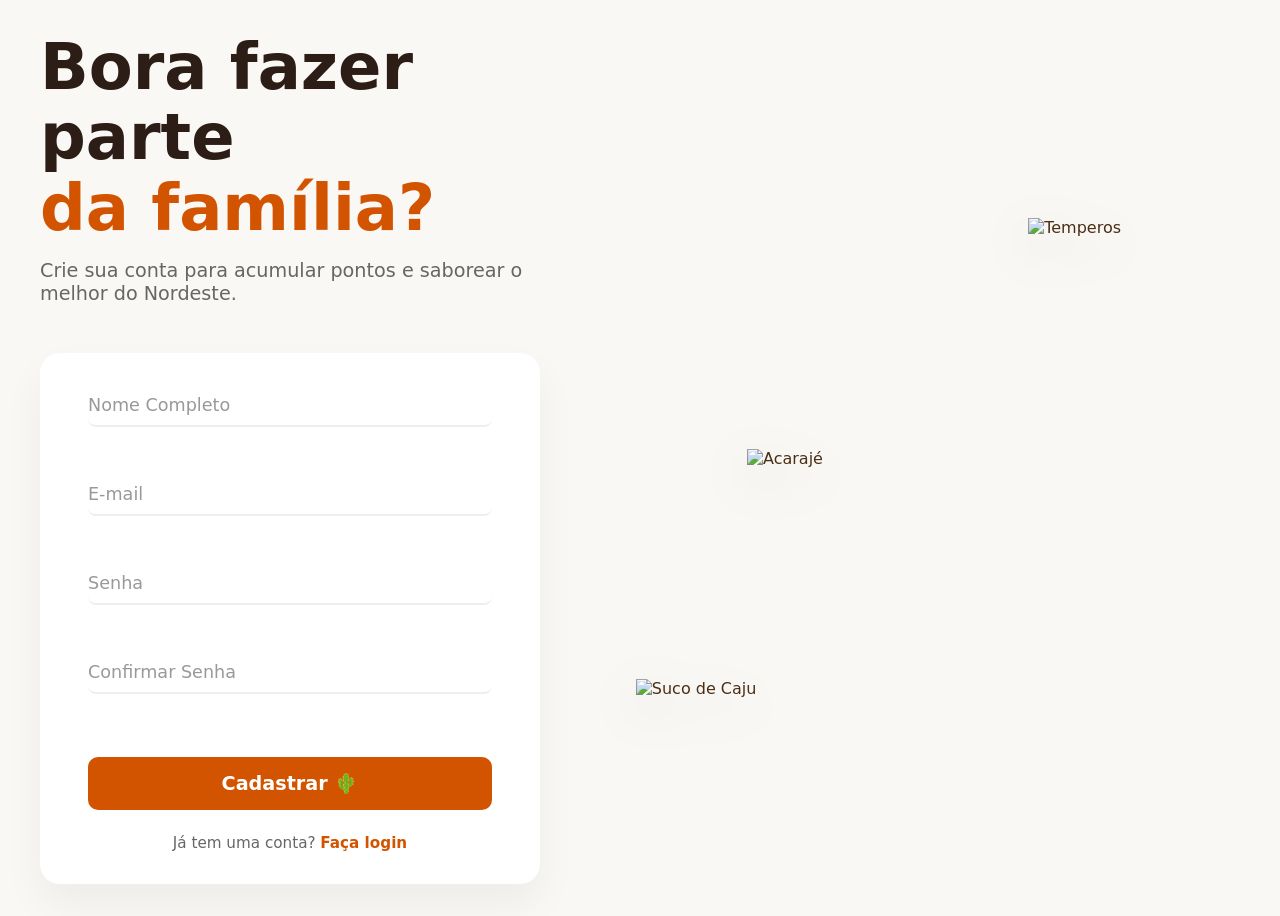
==== cadastro.html @ 30c23f8e "melhoria tela inicial e cadastro" ====
<!DOCTYPE html>
<html lang="pt-BR">
<head>
    <meta charset="UTF-8">
    <meta name="viewport" content="width=device-width, initial-scale=1.0">
    <title>Cadastro | Raízes do Nordeste</title>
    <link rel="stylesheet" href="css/style.css">
    <link rel="stylesheet" href="css/responsive.css">
</head>
<body>
    <div class="foodtech-container">
        <div class="foodtech-content">
            
            <div class="foodtech-text">
                <h1 class="giant-title">Bora fazer parte<br><span class="highlight">da família?</span></h1>
                <p class="subtitle">Crie sua conta para acumular pontos e saborear o melhor do Nordeste.</p>

                <form id="register-form" class="minimal-form">
                    <div class="input-group">
                        <input type="text" id="reg-nome" required placeholder=" ">
                        <label for="reg-nome">Nome Completo</label>
                    </div>

                    <div class="input-group">
                        <input type="email" id="reg-email" required placeholder=" ">
                        <label for="reg-email">E-mail</label>
                    </div>
                    
                    <div class="input-group">
                        <input type="password" id="reg-senha" required placeholder=" ">
                        <label for="reg-senha">Senha</label>
                    </div>

                    <div class="input-group">
                        <input type="password" id="reg-confirmar-senha" required placeholder=" ">
                        <label for="reg-confirmar-senha">Confirmar Senha</label>
                    </div>

                    <button type="submit" class="btn btn-full btn-foodtech">Cadastrar 🌵</button>

                    <div class="register-link">
                        <p>Já tem uma conta? <a href="index.html">Faça login</a></p>
                    </div>
                </form>
            </div>

            <div class="foodtech-visual">
                <img src="https://cdn-icons-png.flaticon.com/512/3443/3443383.png" alt="Acarajé" class="float-img img-1">
                <img src="https://cdn-icons-png.flaticon.com/512/3274/3274099.png" alt="Temperos" class="float-img img-2">
                <img src="https://cdn-icons-png.flaticon.com/512/1206/1206263.png" alt="Suco de Caju" class="float-img img-3">
            </div>

        </div>
    </div>

    <script src="js/mock.js"></script>
    <script src="js/app.js"></script>
</body>
</html>
---- css/style.css ----
:root {
    --primary: #d35400;
    --secondary: #e67e22;
    --accent: #a04000;
    --bg-light: #faf5f0;
    --text-dark: #4a2e15;  
    --white: #ffffff;
    --footer-bg: #1a2421;
}

* { box-sizing: border-box; margin: 0; padding: 0; font-family: 'Segoe UI', system-ui, sans-serif; }

body { 
    background-color: var(--bg-light); 
    color: var(--text-dark); 
    display: flex; 
    min-height: 100vh; 
    flex-direction: column; 
}

.split-container { display: flex; flex: 1; width: 100%; flex-wrap: wrap; }
.split-left { 
    background: linear-gradient(rgba(211, 84, 0, 0.85), rgba(74, 46, 21, 0.9)), url('../img/fundo-login.jpg');
    background-size: cover;
    background-position: center;
    color: var(--white); 
    flex: 1; 
    display: flex; 
    flex-direction: column; 
    justify-content: center; 
    align-items: center; 
    padding: 3rem; 
    text-align: center; 
}
.split-right { flex: 1; display: flex; flex-direction: column; justify-content: center; padding: 4rem; }

.page-wrapper { padding: 2rem; max-width: 1200px; margin: 0 auto; width: 100%; flex: 1; }

.header { 
    background: var(--primary); color: var(--white); padding: 1rem 2rem; 
    display: flex; justify-content: space-between; align-items: center; 
    border-radius: 12px; margin-bottom: 2rem; box-shadow: 0 4px 10px rgba(0,0,0,0.1);
}
.header a { color: var(--white); text-decoration: none; font-weight: bold; margin-left: 20px; }

.form-container { 
    background: var(--white); padding: 2.5rem; border-radius: 12px; 
    box-shadow: 0 10px 25px rgba(211,84,0,0.05); margin-bottom: 2rem; border-top: 5px solid var(--primary); 
}

input, select { width: 100%; padding: 12px; margin-bottom: 15px; border: 1px solid #ddd; border-radius: 8px; }

.btn { 
    background: var(--primary); color: var(--white); border: none; padding: 14px; 
    width: 100%; border-radius: 8px; font-weight: bold; cursor: pointer; transition: 0.3s; 
}
.btn:hover { background: var(--accent); }
.btn-outline { background: transparent; border: 2px solid var(--primary); color: var(--primary); margin-top: 10px; }

.product-grid { display: grid; grid-template-columns: repeat(auto-fill, minmax(280px, 1fr)); gap: 1.5rem; }
.product-card { 
    background: var(--white); border-radius: 12px; box-shadow: 0 4px 6px rgba(0,0,0,0.05); 
    border-bottom: 4px solid var(--primary); transition: 0.3s; overflow: hidden;
}
.product-card:hover { transform: translateY(-5px); }

.cart-layout { display: grid; grid-template-columns: 2fr 1fr; gap: 2rem; }
.cart-items { background: var(--white); padding: 1.5rem; border-radius: 12px; }
.cart-item { display: flex; justify-content: space-between; align-items: center; padding: 1.2rem 0; border-bottom: 1px solid #eee; }

.points-panel { 
    background: var(--bg-light); border: 2px dashed var(--primary); 
    padding: 2rem; border-radius: 12px; margin-bottom: 2rem; text-align: center;
}

.tracker { display: flex; justify-content: space-between; margin: 3rem 0; position: relative; }
.tracker::before { content: ''; position: absolute; top: 15px; left: 0; right: 0; height: 4px; background: #eee; z-index: 1; }
.step { text-align: center; position: relative; z-index: 2; width: 25%; }
.step .circle { 
    width: 34px; height: 34px; background: #eee; border-radius: 50%; margin: 0 auto 10px; 
    display: flex; align-items: center; justify-content: center; font-weight: bold; color: #999; border: 4px solid var(--white); 
}
.step.active .circle { background: var(--primary); color: var(--white); }
.step.completed .circle { background: #27ae60; color: var(--white); }

.footer { background-color: var(--footer-bg); color: #e2e8f0; padding: 3rem 2rem 1rem; margin-top: auto; }
.footer-content { max-width: 1200px; margin: 0 auto; display: grid; grid-template-columns: repeat(auto-fit, minmax(250px, 1fr)); gap: 2rem; }

.page-title {
    color: var(--primary);
    margin-bottom: 1.5rem;
    text-align: center;
}

.cart-summary h3 {
    color: var(--primary);
    margin-bottom: 1rem;
}

.cart-summary p {
    display: flex;
    justify-content: space-between;
    margin-bottom: 5px;
}

.cart-summary hr {
    border: 0;
    border-top: 1px solid #ddd;
    margin: 15px 0;
}

.cart-summary h2 {
    display: flex;
    justify-content: space-between;
    color: var(--accent);
}

.split-left .page-title {
    color: var(--white);
}

.input-label {
    font-size: 0.8rem;
    color: #666;
    display: block;
    margin-bottom: 5px;
}

.checkbox input[type="checkbox"] {
    width: auto;
    margin: 0;
}

.checkbox span {
    font-size: 0.85rem;
}

.login-panel {
    border-top-color: var(--secondary);
}

.product-card { 
    padding: 0;
    display: flex; 
    flex-direction: column; 
    text-align: left; 
}

.card-image {
    width: 100%;
    height: 180px;
    object-fit: cover;
    background: #eee;
}

.card-content {
    padding: 1.5rem;
    flex: 1;
    display: flex;
    flex-direction: column;
}

.card-title {
    color: var(--primary);
    margin-bottom: 0.5rem;
    font-size: 1.3rem;
}

.card-info {
    color: #666;
    margin-bottom: 0.5rem;
}

.card-hours {
    color: var(--accent);
    margin-bottom: 1.5rem;
    font-weight: bold;
    font-size: 0.9rem;
}

.card-desc {
    flex: 1;
    color: #666;
    font-size: 0.9rem;
    margin-bottom: 1rem;
}

.card-price {
    font-size: 1.3rem;
    font-weight: bold;
    color: var(--accent);
    margin-bottom: 1rem;
}

.card-actions {
    display: flex;
    gap: 10px;
    margin-top: auto;
}

.qty-input {
    width: 70px;
    margin: 0;
    padding: 5px;
    border-radius: 8px;
    border: 1px solid #ddd;
    text-align: center;
}

.btn-action {
    flex: 1;
    margin: 0;
    width: 100%;
}

.cart-empty { text-align: center; padding: 2rem; }
.btn-inline { display: inline-block; width: auto; margin-top: 1rem; }

.cart-item-info { flex: 2; text-align: left; }
.cart-item-title { font-size: 1.1rem; color: var(--text-dark); display: block; margin-bottom: 4px; }
.cart-item-price { color: #666; font-size: 0.9rem; }

.qty-controls { flex: 1; text-align: center; display: flex; align-items: center; justify-content: center; }
.qty-number { margin: 0 15px; font-weight: bold; font-size: 1.1rem; }

.cart-item-total { flex: 1; text-align: right; font-weight: bold; color: var(--accent); font-size: 1.1rem; }

.btn-remove { 
    background: none; border: none; cursor: pointer; 
    font-size: 1.5rem; color: var(--primary); margin-left: 15px; transition: 0.2s; 
}
.btn-remove:hover { transform: scale(1.1); color: var(--accent); }

.guest-link-container {
    text-align: center; 
    margin-top: 15px;
}

.guest-link {
    color: var(--primary); 
    font-weight: bold; 
    text-decoration: none; 
    font-size: 1.1rem; 
    transition: 0.2s;
}

.guest-link:hover {
    color: var(--accent);
}

.promo-alert {
    background-color: #e8f5e9;
    color: #2e7d32;
    padding: 10px;
    border-radius: 8px;
    font-size: 0.85rem;
    margin-bottom: 15px;
    font-weight: bold;
    text-align: center;
}

.promo-alert.warning {
    background-color: #fff3e0;
    color: #e65100;
}

.discount-line {
    color: #27ae60;
    font-weight: bold;
}

.promo-banner {
    background: linear-gradient(135deg, var(--primary), var(--accent));
    color: var(--white);
    padding: 1.5rem;
    border-radius: 12px;
    margin-bottom: 2rem;
    text-align: center;
    box-shadow: 0 4px 15px rgba(211, 84, 0, 0.2);
    animation: pulseBanner 2s infinite; 
}

.promo-banner h3 {
    margin-bottom: 0.5rem;
    font-size: 1.4rem;
    color: var(--white);
}

.promo-banner p {
    font-size: 1rem;
    opacity: 0.9;
}

@keyframes pulseBanner {
    0% { transform: scale(1); }
    50% { transform: scale(1.01); }
    100% { transform: scale(1); }
}

#toast-container {
    position: fixed;
    bottom: 20px;
    right: 20px;
    z-index: 9999;
    display: flex;
    flex-direction: column;
    gap: 10px;
}

.toast {
    background-color: var(--white);
    color: var(--text-dark);
    padding: 15px 25px;
    border-radius: 8px;
    box-shadow: 0 5px 15px rgba(0,0,0,0.2);
    font-size: 0.95rem;
    font-weight: bold;
    display: flex;
    align-items: center;
    gap: 12px;
    opacity: 0;
    transform: translateX(100%);
    animation: slideIn 0.3s forwards, fadeOut 0.3s forwards 2.7s;
    border-left: 5px solid var(--primary);
}

.toast.success { border-left-color: #27ae60; }
.toast.warning { border-left-color: #f39c12; }
.toast.error { border-left-color: #e74c3c; }

@keyframes slideIn {
    to { opacity: 1; transform: translateX(0); }
}

@keyframes fadeOut {
    to { opacity: 0; transform: translateY(20px); }
}

.category-filters {
    display: flex;
    justify-content: center;
    gap: 15px;
    margin-bottom: 2.5rem;
    flex-wrap: wrap;
}

.btn-filter {
    background-color: transparent;
    color: var(--primary);
    border: 2px solid var(--primary);
    padding: 8px 20px;
    border-radius: 25px;
    cursor: pointer;
    font-weight: bold;
    font-size: 0.95rem;
    transition: all 0.3s ease;
}

.btn-filter:hover, 
.btn-filter.active {
    background-color: var(--primary);
    color: var(--white);
    box-shadow: 0 4px 10px rgba(211, 84, 0, 0.3);
}

.product-card.hidden {
    display: none;
}

.gamification-panel {
    background: var(--white);
    padding: 2rem;
    border-radius: 12px;
    box-shadow: 0 5px 15px rgba(0,0,0,0.05);
    margin-bottom: 2rem;
    text-align: center;
}

.points-display h2 {
    font-size: 3rem;
    color: var(--primary);
    margin: 10px 0;
}

.progress-container {
    background: #e0e0e0;
    border-radius: 20px;
    height: 24px;
    width: 100%;
    margin: 25px 0 10px 0;
    overflow: hidden;
    box-shadow: inset 0 2px 5px rgba(0,0,0,0.1);
}

.progress-bar {
    background: linear-gradient(90deg, #f39c12, var(--primary));
    height: 100%;
    width: 0%;
    transition: width 1.5s ease-in-out;
}

.progress-text {
    font-size: 0.9rem;
    color: #666;
    font-weight: bold;
}

.tiers-grid {
    display: grid;
    grid-template-columns: repeat(auto-fit, minmax(200px, 1fr));
    gap: 15px;
    margin-top: 2rem;
}

.tier-card {
    padding: 20px 10px;
    border-radius: 8px;
    border: 2px solid #eee;
    background: #fafafa;
    opacity: 0.6;
    transition: all 0.3s ease;
}

.tier-card h3 {
    margin-bottom: 10px;
}

.tier-card.active {
    border-color: var(--primary);
    background: #fff8f5;
    opacity: 1;
    transform: scale(1.05);
    box-shadow: 0 4px 15px rgba(211, 84, 0, 0.2);
}

.points-unit {
    font-size: 1.2rem;
    color: #666;
}

.tier-divider {
    margin: 10px 0;
    border: 0;
    border-top: 1px solid #ddd;
}

.tier-advantage {
    font-size: 0.85rem;
    font-weight: bold;
}

.progress-bar.gold-bar {
    background: linear-gradient(90deg, #f1c40f, #f39c12);
}

.profile-container {
    max-width: 600px;
    margin: 0 auto;
    background: var(--white);
    padding: 2.5rem;
    border-radius: 12px;
    box-shadow: 0 5px 15px rgba(0,0,0,0.05);
    margin-bottom: 2rem;
}

.profile-form .form-group {
    margin-bottom: 1.5rem;
}

.profile-form label {
    display: block;
    margin-bottom: 0.5rem;
    font-weight: bold;
    color: var(--text-dark);
}

.profile-form input {
    width: 100%;
    padding: 12px 15px;
    border: 1px solid #ddd;
    border-radius: 8px;
    font-size: 1rem;
    transition: border-color 0.3s;
}

.profile-form input:focus {
    border-color: var(--primary);
    outline: none;
}

.profile-form input:disabled {
    background-color: #f5f5f5;
    cursor: not-allowed;
    color: #888;
}

.form-row {
    display: flex;
    gap: 15px;
    align-items: flex-end;
}

.form-row .form-group {
    flex: 1;
}

@media (max-width: 600px) {
    .form-row {
        flex-direction: column;
        gap: 0;
        align-items: stretch;
    }
}

.security-divider {
    margin: 20px 0;
    border: 0;
    border-top: 1px solid #ddd;
}

.security-title {
    margin-bottom: 15px;
    color: var(--primary);
}

.forgot-password-container {
    text-align: right;
    margin-top: -10px;
    margin-bottom: 15px;
}

.forgot-password-link {
    font-size: 0.85rem;
    color: var(--primary);
    text-decoration: none;
    font-weight: bold;
}

.forgot-password-link:hover {
    text-decoration: underline;
}

.subtitle-container {
    text-align: center;
    margin-bottom: 30px;
}

.units-subtitle {
    display: inline-block;
    background-color: #fff8f5;
    color: var(--primary);
    padding: 10px 25px;
    border-radius: 30px;
    font-size: 0.95rem;
    font-weight: bold;
    letter-spacing: 0.5px;
    border: 1px solid rgba(211, 84, 0, 0.2);
    box-shadow: 0 4px 10px rgba(0, 0, 0, 0.03);
    position: relative;
    z-index: 10;
}

.empty-cart {
    display: flex;
    flex-direction: column;
    justify-content: center;
    align-items: center;
    min-height: 350px;
    gap: 20px; 
    text-align: center;
}

.empty-cart p {
    font-size: 1.1rem;
    color: #666;
    margin: 0;
}

.site-footer {
    background-color: #2c1e16;
    color: #f5f5f5;
    margin-top: 3rem;
    box-shadow: 0 -4px 10px rgba(0,0,0,0.1);
}

.footer-content {
    display: flex;
    flex-wrap: wrap;
    justify-content: space-between;
    gap: 2rem;
    max-width: 1200px;
    margin: 0 auto;
    padding: 3rem 20px;
}

.footer-col {
    flex: 1;
    min-width: 250px;
}

.footer-col h3 {
    color: var(--primary);
    margin-bottom: 1.2rem;
    font-size: 1.2rem;
}

.footer-col p {
    font-size: 0.9rem;
    line-height: 1.6;
    color: #d1d1d1;
    margin-bottom: 0.5rem;
}

.footer-links {
    list-style: none;
    padding: 0;
}

.footer-links li {
    margin-bottom: 0.8rem;
}

.footer-links a {
    color: #d1d1d1;
    text-decoration: none;
    font-size: 0.9rem;
    transition: color 0.3s ease, padding-left 0.3s ease;
}

.footer-links a:hover {
    color: var(--primary);
    padding-left: 5px; 
}

.footer-bottom {
    background-color: #1a110c;
    text-align: center;
    padding: 1.5rem 20px;
    font-size: 0.85rem;
    color: #888;
}

.hidden {
    display: none !important;
}

.frete-gratis-text {
    color: #27ae60 !important;
    font-weight: bold !important;
}

.tracking-container {
    max-width: 800px;
    margin: 0 auto;
    background: var(--white);
    padding: 3rem 2rem;
    border-radius: 12px;
    box-shadow: 0 5px 15px rgba(0,0,0,0.05);
    text-align: center;
    margin-bottom: 3rem;
}

.tracking-title {
    color: var(--primary);
    margin-bottom: 10px;
}

.tracking-message {
    color: #666;
    margin-bottom: 40px;
    font-size: 1.1rem;
}

.stepper-wrapper {
    display: flex;
    justify-content: space-between;
    margin-bottom: 30px;
    position: relative;
}

.stepper-item {
    position: relative;
    display: flex;
    flex-direction: column;
    align-items: center;
    flex: 1;
    z-index: 2;
}

.stepper-item::before {
    content: "";
    position: absolute;
    top: 25px;
    left: -50%;
    right: 50%;
    height: 4px;
    background: #e0e0e0;
    z-index: -1;
    transition: background 0.5s ease;
}

.stepper-item:first-child::before {
    display: none;
}

.step-counter {
    width: 50px;
    height: 50px;
    border-radius: 50%;
    background: #e0e0e0;
    display: flex;
    justify-content: center;
    align-items: center;
    font-size: 1.5rem;
    margin-bottom: 10px;
    transition: all 0.5s ease;
}

.step-name {
    font-weight: bold;
    color: #999;
    font-size: 0.9rem;
    transition: color 0.5s ease;
}

.stepper-item.completed .step-counter {
    background: #27ae60;
    color: white;
}
.stepper-item.completed::before {
    background: #27ae60;
}
.stepper-item.completed .step-name {
    color: #27ae60;
}

.stepper-item.active .step-counter {
    background: var(--primary);
    animation: pulse-orange 1.5s infinite;
}
.stepper-item.active .step-name {
    color: var(--primary);
}

.reward-box {
    margin-top: 30px;
    padding: 20px;
    background-color: #f0fdf4;
    border: 1px solid #bbf7d0;
    border-radius: 8px;
    color: #166534;
}

.reward-box p {
    margin-bottom: 15px;
}

@keyframes pulse-orange {
    0% { box-shadow: 0 0 0 0 rgba(211, 84, 0, 0.5); }
    70% { box-shadow: 0 0 0 15px rgba(211, 84, 0, 0); }
    100% { box-shadow: 0 0 0 0 rgba(211, 84, 0, 0); }
}

@media (max-width: 600px) {
    .step-name { font-size: 0.75rem; }
    .step-counter { width: 40px; height: 40px; font-size: 1.2rem; }
    .stepper-item::before { top: 20px; }
}

.foodtech-container {
    min-height: 100vh;
    display: flex;
    align-items: center;
    justify-content: center;
    background-color: #faf8f5;
    overflow: hidden;
    padding: 2rem;
}

.foodtech-content {
    display: flex;
    align-items: center;
    justify-content: space-between;
    max-width: 1200px;
    width: 100%;
    gap: 4rem;
}

.foodtech-text {
    flex: 1;
    max-width: 500px;
    z-index: 10;
}

.giant-title {
    font-size: 4rem;
    line-height: 1.1;
    color: #2c1e16;
    margin-bottom: 1rem;
    font-weight: 800;
}

.giant-title .highlight {
    color: var(--primary);
}

.subtitle {
    font-size: 1.2rem;
    color: #666;
    margin-bottom: 3rem;
}

.minimal-form {
    background: white;
    padding: 3rem;
    border-radius: 20px;
    box-shadow: 0 20px 40px rgba(0,0,0,0.05);
}

.input-group {
    position: relative;
    margin-bottom: 2rem;
}

.input-group input {
    width: 100%;
    padding: 10px 0;
    font-size: 1.1rem;
    border: none;
    border-bottom: 2px solid #eee;
    background: transparent;
    outline: none;
    transition: border-color 0.3s;
}

.input-group label {
    position: absolute;
    top: 10px;
    left: 0;
    color: #999;
    font-size: 1.1rem;
    pointer-events: none;
    transition: 0.3s ease all;
}

.input-group input:focus,
.input-group input:not(:placeholder-shown) {
    border-bottom-color: var(--primary);
}

.input-group input:focus ~ label,
.input-group input:not(:placeholder-shown) ~ label {
    top: -20px;
    font-size: 0.85rem;
    color: var(--primary);
    font-weight: bold;
}

.btn-foodtech {
    font-size: 1.2rem;
    padding: 15px;
    border-radius: 10px;
    margin-top: 1rem;
    width: 100%;
}

.foodtech-visual {
    flex: 1;
    position: relative;
    height: 600px;
    display: flex;
    justify-content: center;
    align-items: center;
}

.float-img {
    position: absolute;
    filter: drop-shadow(0 15px 25px rgba(0,0,0,0.15));
}

.img-1 {
    width: 350px;
    z-index: 3;
    animation: float 6s ease-in-out infinite;
}

.img-2 {
    width: 180px;
    top: 10%;
    right: 5%;
    z-index: 2;
    animation: float 8s ease-in-out infinite alternate;
}

.img-3 {
    width: 150px;
    bottom: 10%;
    left: 5%;
    z-index: 4;
    animation: float 7s ease-in-out infinite alternate-reverse;
}

@keyframes float {
    0% { transform: translateY(0px) rotate(0deg); }
    50% { transform: translateY(-20px) rotate(3deg); }
    100% { transform: translateY(0px) rotate(0deg); }
}

@media (max-width: 900px) {
    .foodtech-content {
        flex-direction: column;
        text-align: center;
    }
    .giant-title {
        font-size: 3rem;
    }
    .foodtech-visual {
        display: none; 
    }
}

.forgot-password {
    text-align: right;
    margin-top: -1.2rem;
    margin-bottom: 1.5rem;
}

.forgot-password a {
    color: #999;
    font-size: 0.85rem;
    text-decoration: none;
    transition: color 0.3s ease;
}

.forgot-password a:hover {
    color: var(--primary);
    text-decoration: underline;
}

.register-link {
    text-align: center;
    margin-top: 1.5rem;
    font-size: 0.95rem;
    color: #666;
}

.register-link a {
    color: var(--primary);
    font-weight: bold;
    text-decoration: none;
    transition: color 0.3s ease;
}

.register-link a:hover {
    color: #d35400;
    text-decoration: underline;
}

#register-form {
    padding: 2rem 3rem; 
}

@media (max-height: 800px) {
    .foodtech-container {
        align-items: flex-start;
        padding-top: 2rem;
        overflow-y: auto;
    }
}
---- css/responsive.css ----
@media (max-width: 900px) { 
    body { flex-direction: column; } 
    
    .split-left { 
        padding: 4rem 2rem; 
        min-height: 40vh; 
    } 
    
    .split-right { 
        padding: 2rem; 
    }

    .split-left h1 {
        font-size: 2.5rem;
    }
}

@media (max-width: 480px) {
    .form-container {
        padding: 1.5rem;
    }
}
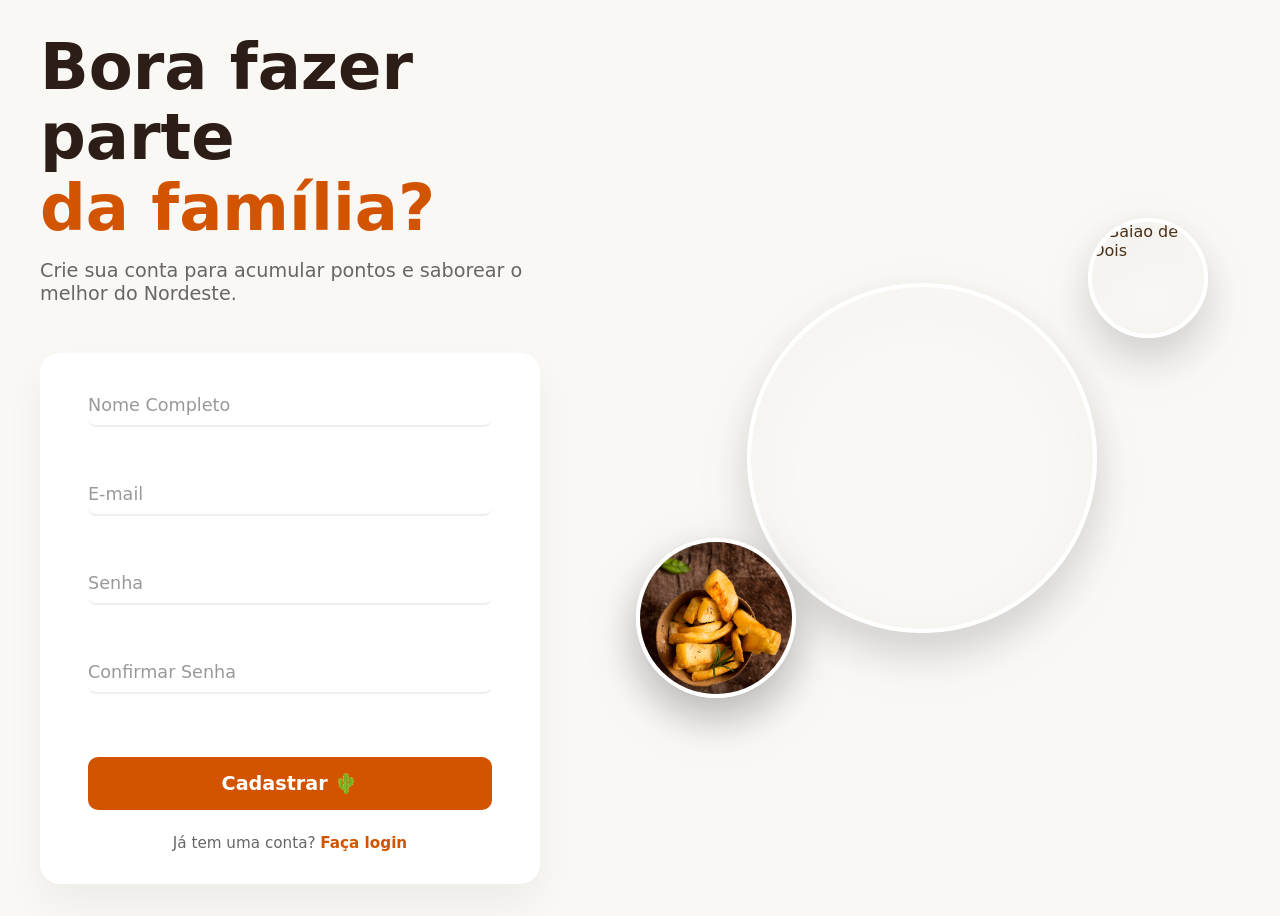
==== commit 388304c7: "adicao de img na tela inicial" ====
--- a/cadastro.html
+++ b/cadastro.html
@@ -45,9 +45,9 @@
             </div>
 
             <div class="foodtech-visual">
-                <img src="https://cdn-icons-png.flaticon.com/512/3443/3443383.png" alt="Acarajé" class="float-img img-1">
-                <img src="https://cdn-icons-png.flaticon.com/512/3274/3274099.png" alt="Temperos" class="float-img img-2">
-                <img src="https://cdn-icons-png.flaticon.com/512/1206/1206263.png" alt="Suco de Caju" class="float-img img-3">
+                <img src="img/sarapatel.jpg" alt="Sarapatel" class="float-img img-1">
+                <img src="img/baiao de dois.jpg" alt="Baiao de Dois" class="float-img img-2">
+                <img src="img/macaxeira.jpg" alt="Macaxeira" class="float-img img-3">
             </div>
 
         </div>
--- a/css/style.css
+++ b/css/style.css
@@ -966,4 +966,176 @@
         padding-top: 2rem;
         overflow-y: auto;
     }
-}+}
+
+.profile-card {
+    background: white;
+    max-width: 600px;
+    margin: 2rem auto;
+    padding: 2rem;
+    border-radius: 20px;
+    box-shadow: 0 15px 35px rgba(0,0,0,0.05);
+    display: flex;
+    align-items: center;
+    gap: 2rem;
+}
+
+.profile-avatar {
+    font-size: 4rem;
+    background: #faf8f5;
+    width: 100px;
+    height: 100px;
+    display: flex;
+    justify-content: center;
+    align-items: center;
+    border-radius: 50%;
+    border: 3px solid var(--primary);
+}
+
+.profile-details h2 {
+    color: #2c1e16;
+    margin-bottom: 0.5rem;
+    font-size: 1.8rem;
+}
+
+.profile-details p {
+    color: #666;
+    margin-bottom: 1rem;
+    font-size: 1.1rem;
+}
+
+.points-badge {
+    display: inline-block;
+    background: #fff4e6;
+    color: var(--primary);
+    padding: 8px 16px;
+    border-radius: 50px;
+    font-weight: bold;
+    font-size: 0.95rem;
+}
+
+.security-card {
+    background: white;
+    max-width: 600px;
+    margin: 2rem auto;
+    padding: 2rem;
+    border-radius: 20px;
+    box-shadow: 0 15px 35px rgba(0,0,0,0.05);
+}
+
+.security-card h3 {
+    color: #2c1e16;
+    margin-bottom: 1.5rem;
+}
+
+.security-form {
+    padding: 0;
+    box-shadow: none;
+    background: transparent;
+}
+
+.btn-security {
+    width: auto;
+    padding: 10px 20px;
+}
+
+.input-group input[type="date"] ~ label {
+    top: -20px;
+    font-size: 0.85rem;
+    color: var(--primary);
+    font-weight: bold;
+}
+
+.modal-overlay {
+    position: fixed;
+    top: 0;
+    left: 0;
+    width: 100%;
+    height: 100%;
+    background: rgba(0, 0, 0, 0.4);
+    backdrop-filter: blur(4px);
+    display: flex;
+    justify-content: center;
+    align-items: center;
+    z-index: 1000;
+    opacity: 1;
+    transition: opacity 0.3s ease;
+}
+
+.modal-overlay.hidden {
+    opacity: 0;
+    pointer-events: none;
+}
+
+.modal-content {
+    background: #fff;
+    padding: 2.5rem;
+    border-radius: 20px;
+    width: 90%;
+    max-width: 450px;
+    box-shadow: 0 20px 40px rgba(0,0,0,0.2);
+    position: relative;
+    transform: translateY(0);
+    transition: transform 0.3s ease;
+    text-align: center;
+}
+
+.modal-overlay.hidden .modal-content {
+    transform: translateY(30px);
+}
+
+.close-modal {
+    position: absolute;
+    top: 15px;
+    right: 20px;
+    background: none;
+    border: none;
+    font-size: 1.8rem;
+    color: #999;
+    cursor: pointer;
+    transition: color 0.3s;
+}
+
+.close-modal:hover {
+    color: var(--primary);
+}
+
+.inbox-content {
+    text-align: left;
+    background: #faf8f5;
+}
+
+.inbox-header {
+    display: flex;
+    align-items: center;
+    gap: 10px;
+    margin-bottom: 1.5rem;
+    color: var(--primary);
+}
+
+.inbox-icon { font-size: 1.8rem; }
+.inbox-body p { margin-bottom: 0.5rem; color: #444; }
+
+.temp-password {
+    background: #fff4e6;
+    color: var(--primary);
+    padding: 15px;
+    font-size: 1.5rem;
+    font-weight: bold;
+    text-align: center;
+    border-radius: 10px;
+    border: 2px dashed var(--primary);
+    margin: 1.5rem 0;
+    letter-spacing: 2px;
+}
+
+.foodtech-visual img.float-img {
+    border-radius: 50%;
+    object-fit: cover;
+    box-shadow: 0 20px 40px rgba(0,0,0,0.15);
+    border: 4px solid #fff;
+}
+
+.img-1 { width: 350px; height: 350px; }
+.img-2 { width: 120px; height: 120px; }
+.img-3 { width: 160px; height: 160px; }
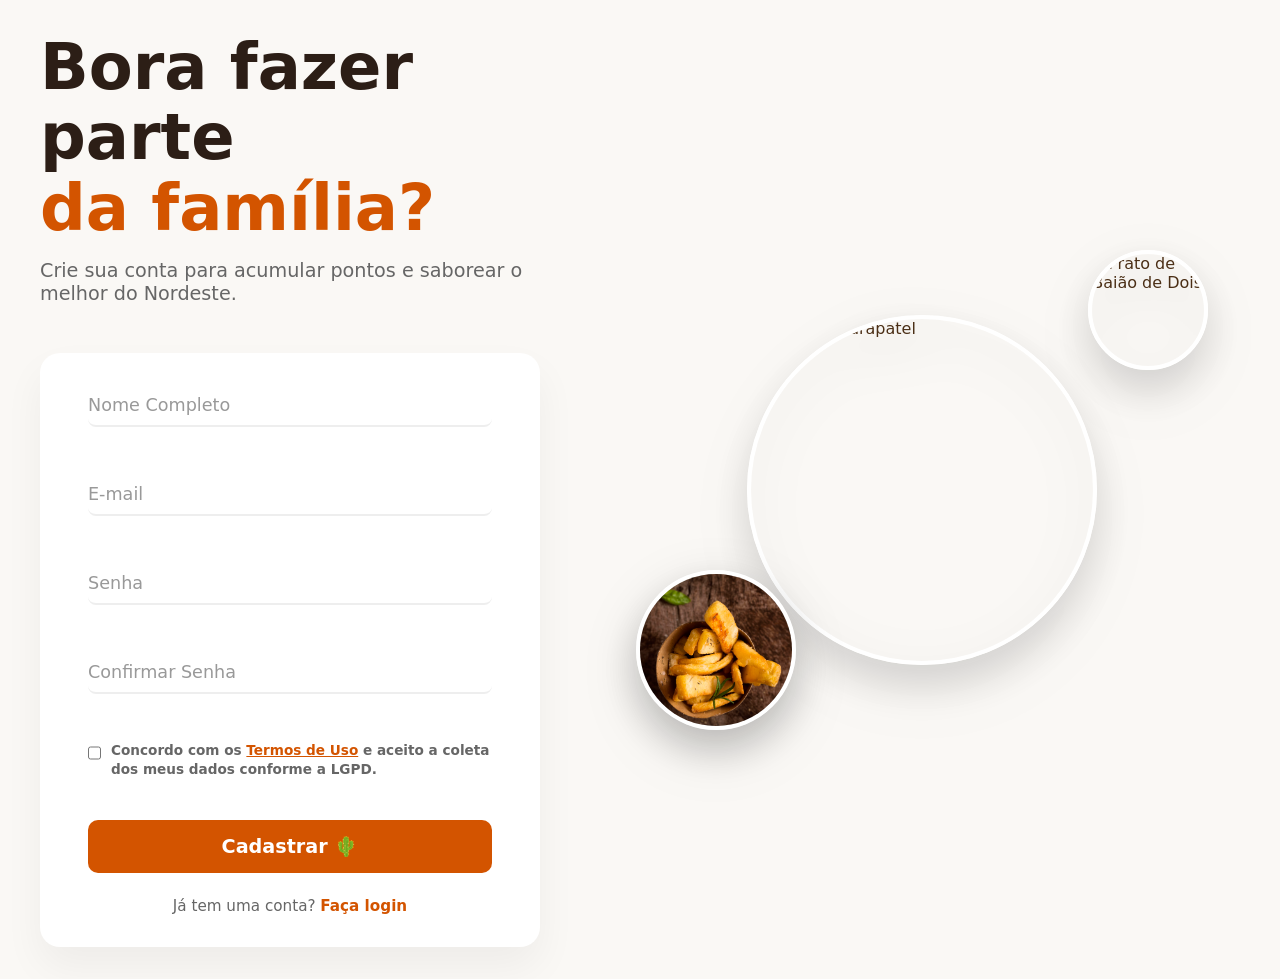
==== commit 6f1fcc3a: "implementacao LGPD cadastro" ====
--- a/cadastro.html
+++ b/cadastro.html
@@ -36,6 +36,13 @@
                         <label for="reg-confirmar-senha">Confirmar Senha</label>
                     </div>
 
+                    <div class="input-group" style="margin-bottom: 25px; display: flex; align-items: flex-start; gap: 10px;">
+                        <input type="checkbox" id="reg-termos" required style="width: 18px; height: 18px; margin-top: 3px; cursor: pointer;">
+                        <label for="reg-termos" style="position: static; color: #666; font-size: 0.85rem; line-height: 1.4; pointer-events: auto;">
+                            Concordo com os <a href="#" style="color: var(--primary);">Termos de Uso</a> e aceito a coleta dos meus dados conforme a <strong>LGPD</strong>.
+                        </label>
+                    </div>
+
                     <button type="submit" class="btn btn-full btn-foodtech">Cadastrar 🌵</button>
 
                     <div class="register-link">
@@ -45,9 +52,9 @@
             </div>
 
             <div class="foodtech-visual">
-                <img src="img/sarapatel.jpg" alt="Sarapatel" class="float-img img-1">
-                <img src="img/baiao de dois.jpg" alt="Baiao de Dois" class="float-img img-2">
-                <img src="img/macaxeira.jpg" alt="Macaxeira" class="float-img img-3">
+                <img src="img/sarapatel.jpg" alt="Prato de Sarapatel" class="float-img img-1">
+                <img src="img/baiao de dois.jpg" alt="Prato de Baião de Dois" class="float-img img-2">
+                <img src="img/macaxeira.jpg" alt="Porção de Macaxeira" class="float-img img-3">
             </div>
 
         </div>
@@ -55,5 +62,5 @@
 
     <script src="js/mock.js"></script>
     <script src="js/app.js"></script>
-</body>
+    </body>
 </html>
--- a/css/style.css
+++ b/css/style.css
@@ -43,6 +43,39 @@
 }
 .header a { color: var(--white); text-decoration: none; font-weight: bold; margin-left: 20px; }
 
+.header nav a {
+    display: inline-block;
+    text-decoration: none;
+    padding: 5px 10px;
+    transition: all 0.3s ease;
+}
+
+.header nav a.active {
+    color: #ffffff;
+    font-weight: bold;
+    border-bottom: 3px solid #ffffff; 
+    padding-bottom: 8px;
+}
+
+.header nav a span {
+    vertical-align: middle;
+    margin-right: 5px;
+}
+
+.desktop-badge {
+    background-color: #ffffff;
+    color: var(--primary, #e74c3c);
+    font-size: 0.8rem;
+    font-weight: bold;
+    padding: 2px 8px;
+    border-radius: 12px;
+    margin-left: 5px;
+    vertical-align: middle;
+    box-shadow: 0 2px 4px rgba(0,0,0,0.1);
+    position: relative; 
+    top: -2px;
+}
+
 .form-container { 
     background: var(--white); padding: 2.5rem; border-radius: 12px; 
     box-shadow: 0 10px 25px rgba(211,84,0,0.05); margin-bottom: 2rem; border-top: 5px solid var(--primary); 
@@ -56,13 +89,6 @@
 }
 .btn:hover { background: var(--accent); }
 .btn-outline { background: transparent; border: 2px solid var(--primary); color: var(--primary); margin-top: 10px; }
-
-.product-grid { display: grid; grid-template-columns: repeat(auto-fill, minmax(280px, 1fr)); gap: 1.5rem; }
-.product-card { 
-    background: var(--white); border-radius: 12px; box-shadow: 0 4px 6px rgba(0,0,0,0.05); 
-    border-bottom: 4px solid var(--primary); transition: 0.3s; overflow: hidden;
-}
-.product-card:hover { transform: translateY(-5px); }
 
 .cart-layout { display: grid; grid-template-columns: 2fr 1fr; gap: 2rem; }
 .cart-items { background: var(--white); padding: 1.5rem; border-radius: 12px; }
@@ -83,9 +109,6 @@
 .step.active .circle { background: var(--primary); color: var(--white); }
 .step.completed .circle { background: #27ae60; color: var(--white); }
 
-.footer { background-color: var(--footer-bg); color: #e2e8f0; padding: 3rem 2rem 1rem; margin-top: auto; }
-.footer-content { max-width: 1200px; margin: 0 auto; display: grid; grid-template-columns: repeat(auto-fit, minmax(250px, 1fr)); gap: 2rem; }
-
 .page-title {
     color: var(--primary);
     margin-bottom: 1.5rem;
@@ -137,65 +160,6 @@
 
 .login-panel {
     border-top-color: var(--secondary);
-}
-
-.product-card { 
-    padding: 0;
-    display: flex; 
-    flex-direction: column; 
-    text-align: left; 
-}
-
-.card-image {
-    width: 100%;
-    height: 180px;
-    object-fit: cover;
-    background: #eee;
-}
-
-.card-content {
-    padding: 1.5rem;
-    flex: 1;
-    display: flex;
-    flex-direction: column;
-}
-
-.card-title {
-    color: var(--primary);
-    margin-bottom: 0.5rem;
-    font-size: 1.3rem;
-}
-
-.card-info {
-    color: #666;
-    margin-bottom: 0.5rem;
-}
-
-.card-hours {
-    color: var(--accent);
-    margin-bottom: 1.5rem;
-    font-weight: bold;
-    font-size: 0.9rem;
-}
-
-.card-desc {
-    flex: 1;
-    color: #666;
-    font-size: 0.9rem;
-    margin-bottom: 1rem;
-}
-
-.card-price {
-    font-size: 1.3rem;
-    font-weight: bold;
-    color: var(--accent);
-    margin-bottom: 1rem;
-}
-
-.card-actions {
-    display: flex;
-    gap: 10px;
-    margin-top: auto;
 }
 
 .qty-input {
@@ -580,17 +544,24 @@
     background-color: #2c1e16;
     color: #f5f5f5;
     margin-top: 3rem;
-    box-shadow: 0 -4px 10px rgba(0,0,0,0.1);
-}
-
-.footer-content {
-    display: flex;
-    flex-wrap: wrap;
-    justify-content: space-between;
-    gap: 2rem;
-    max-width: 1200px;
-    margin: 0 auto;
-    padding: 3rem 20px;
+    box-shadow: 0 -10px 20px rgba(0,0,0,0.15);
+    border-top: 2px solid var(--primary); 
+}
+
+.footer-content { 
+    max-width: 1200px; 
+    margin: 0 auto; 
+    display: grid; 
+    grid-template-columns: 1fr 1fr 1fr; 
+    gap: 2rem; 
+}
+
+.footer-content > div:nth-child(2) {
+    text-align: center;
+}
+
+.footer-content > div:nth-child(3) {
+    text-align: right;
 }
 
 .footer-col {
@@ -1138,4 +1109,1178 @@
 
 .img-1 { width: 350px; height: 350px; }
 .img-2 { width: 120px; height: 120px; }
-.img-3 { width: 160px; height: 160px; }+.img-3 { width: 160px; height: 160px; }
+
+#units-list {
+    display: grid;
+    grid-template-columns: repeat(auto-fit, minmax(320px, 1fr));
+    gap: 30px;
+    margin-bottom: 40px;
+}
+
+.unit-card {
+    background: #ffffff;
+    border-radius: 24px;
+    padding: 30px;
+    box-shadow: 0 15px 35px rgba(0,0,0,0.04);
+    transition: transform 0.3s ease, box-shadow 0.3s ease;
+    display: flex;
+    flex-direction: column;
+    gap: 15px;
+    position: relative;
+    overflow: hidden;
+    border: 1px solid rgba(0,0,0,0.02);
+    background: #ffffff;
+    border-radius: 24px;
+    padding: 30px;
+    box-shadow: 0 15px 35px rgba(0,0,0,0.04);
+    transition: transform 0.3s ease, box-shadow 0.3s ease;
+    display: flex;
+    flex-direction: column;
+    gap: 15px;
+    position: relative;
+    overflow: hidden;
+    border: 1px solid rgba(0,0,0,0.02);
+    height: 100%;
+}
+
+.unit-card:hover {
+    transform: translateY(-8px);
+    box-shadow: 0 25px 45px rgba(0,0,0,0.08);
+}
+
+.unit-card::before {
+    content: '';
+    position: absolute;
+    top: 0; left: 0; right: 0; height: 6px;
+    background: var(--primary); 
+}
+
+.unit-header {
+    display: flex;
+    justify-content: space-between;
+    align-items: flex-start;
+}
+
+.unit-title {
+    font-family: 'Comfortaa', cursive;
+    font-size: 1.4rem;
+    color: #2c1e16;
+    margin: 0;
+    padding-right: 10px;
+}
+
+.unit-status {
+    background: #e6f4ea;
+    color: #1e8e3e;
+    padding: 6px 14px;
+    border-radius: 20px;
+    font-size: 0.85rem;
+    font-weight: bold;
+    display: flex;
+    align-items: center;
+    gap: 5px;
+    white-space: nowrap;
+    flex-shrink: 0;
+    height: fit-content;
+}
+
+.unit-status.closed {
+    background: #fce8e6;
+    color: #d93025;
+}
+
+.unit-info p {
+    color: #666;
+    font-size: 0.95rem;
+    margin: 8px 0;
+    display: flex;
+    align-items: center;
+    gap: 8px;
+}
+
+.unit-action {
+    margin-top: auto;
+}
+
+.menu-grid {
+    display: grid;
+    grid-template-columns: repeat(auto-fit, minmax(250px, 1fr));
+    gap: 80px 30px; 
+    padding-top: 50px;
+    margin-bottom: 40px;
+}
+
+.menu-card {
+    background: #ffffff;
+    border-radius: 24px;
+    padding: 20px;
+    padding-top: 90px; 
+    box-shadow: 0 15px 35px rgba(0,0,0,0.04);
+    text-align: center;
+    position: relative;
+    margin-top: 20px; 
+    display: flex;
+    flex-direction: column;
+    transition: transform 0.3s ease, box-shadow 0.3s ease;
+    border: 1px solid rgba(0,0,0,0.02);
+    height: 100%;
+}
+
+.menu-card:hover {
+    transform: translateY(-8px);
+    box-shadow: 0 25px 45px rgba(0,0,0,0.08);
+}
+
+.menu-img-wrapper {
+    position: absolute;
+    top: -60px;
+    left: 50%;
+    transform: translateX(-50%);
+    width: 140px;
+    height: 140px;
+    border-radius: 50%;
+    box-shadow: 0 15px 25px rgba(0,0,0,0.12);
+    border: 5px solid #fff;
+    background: #fff;
+    overflow: hidden;
+}
+
+.menu-img-wrapper img {
+    width: 100%;
+    height: 100%;
+    object-fit: cover;
+}
+
+.menu-title {
+    font-family: 'Comfortaa', cursive;
+    font-size: 1.3rem;
+    color: #2c1e16;
+    margin-bottom: 10px;
+}
+
+.menu-desc {
+    font-size: 0.9rem;
+    color: #666;
+    margin-bottom: 15px;
+    flex-grow: 1;
+}
+
+.menu-price {
+    font-size: 1.5rem;
+    color: var(--primary);
+    font-weight: bold;
+    margin-bottom: 20px;
+}
+
+.menu-actions {
+    display: flex;
+    gap: 10px;
+    align-items: center;
+    margin-top: auto;
+}
+
+.qty-input {
+    width: 60px;
+    height: 44px;
+    text-align: center;
+    border: 2px solid #eee;
+    border-radius: 12px;
+    font-family: inherit;
+    font-size: 1rem;
+    font-weight: bold;
+    color: #2c1e16;
+    outline: none;
+    transition: border-color 0.3s;
+}
+
+.qty-input:focus {
+    border-color: var(--primary);
+}
+
+.menu-actions .btn-full {
+    flex-grow: 1;
+    padding: 10px;
+}
+
+.cart-layout { 
+    display: grid; 
+    grid-template-columns: 1.5fr 1fr;
+    gap: 30px; 
+    align-items: start;
+    margin-bottom: 40px;
+}
+
+.premium-card {
+    background: #ffffff;
+    border-radius: 24px;
+    padding: 30px;
+    box-shadow: 0 15px 35px rgba(0,0,0,0.04);
+    border: 1px solid rgba(0,0,0,0.02);
+}
+
+.cart-summary.premium-card {
+    position: sticky;
+    top: 20px;
+}
+
+.summary-title {
+    font-family: 'Comfortaa', cursive;
+    font-size: 1.4rem;
+    color: #2c1e16;
+    margin-bottom: 25px;
+    text-align: center;
+}
+
+.summary-lines p {
+    display: flex;
+    justify-content: space-between;
+    color: #666;
+    margin-bottom: 15px;
+    font-size: 1.05rem;
+}
+
+.cart-hr {
+    border: 0;
+    border-top: 2px dashed #eee;
+    margin: 20px 0;
+}
+
+.summary-total {
+    display: flex;
+    justify-content: space-between;
+    align-items: center;
+    font-size: 1.6rem;
+    color: var(--primary);
+    font-weight: 800;
+    margin-bottom: 30px;
+}
+
+.btn-checkout {
+    font-size: 1.2rem;
+    padding: 18px;
+    border-radius: 16px;
+    margin-bottom: 20px;
+    box-shadow: 0 10px 20px rgba(211, 84, 0, 0.2);
+}
+
+.lgpd-box {
+    background: #faf8f5;
+    padding: 15px;
+    border-radius: 12px;
+    font-size: 0.85rem;
+    color: #888;
+    line-height: 1.4;
+    text-align: center;
+    border: 1px solid #eee;
+}
+
+
+@media (max-width: 900px) {
+    .cart-layout {
+        grid-template-columns: 1fr;
+    }
+}
+
+.cart-item-modern {
+    display: flex;
+    align-items: center;
+    padding: 15px 0;
+    border-bottom: 1px solid #f0f0f0;
+    gap: 15px;
+    position: relative;
+    transition: background 0.3s;
+}
+
+.cart-item-modern:last-child {
+    border-bottom: none;
+}
+
+.cart-item-img-box {
+    width: 60px;
+    height: 60px;
+    border-radius: 12px;
+    overflow: hidden;
+    flex-shrink: 0;
+    box-shadow: 0 4px 10px rgba(0,0,0,0.05);
+}
+
+.cart-item-img-box img {
+    width: 100%;
+    height: 100%;
+    object-fit: cover;
+}
+
+.cart-item-details {
+    flex: 1 1 0;
+    display: flex;
+    flex-direction: column;
+    min-width: 0;
+}
+
+.cart-item-controls {
+    width: 110px; 
+    display: flex;
+    justify-content: center;
+    flex-shrink: 0;
+}
+
+.item-title {
+    font-size: 1.1rem;
+    color: #2c1e16;
+    margin-bottom: 4px;
+}
+
+.item-unit-price {
+    font-size: 0.9rem;
+    color: #999;
+}
+
+.qty-modern {
+    display: flex;
+    align-items: center;
+    background: #faf8f5;
+    border-radius: 20px;
+    padding: 4px;
+    border: 1px solid #eee;
+}
+
+.btn-qty {
+    background: white;
+    border: none;
+    width: 28px;
+    height: 28px;
+    border-radius: 50%;
+    cursor: pointer;
+    font-weight: bold;
+    color: var(--primary);
+    box-shadow: 0 2px 5px rgba(0,0,0,0.05);
+    transition: 0.2s;
+}
+
+.btn-qty:hover {
+    background: var(--primary);
+    color: white;
+}
+
+.qty-value {
+    width: 30px;
+    text-align: center;
+    font-weight: bold;
+    font-size: 0.95rem;
+}
+
+.cart-item-total {
+    font-weight: bold;
+    color: var(--primary);
+    width: 90px;
+    text-align: right;
+    font-size: 1.1rem;
+}
+
+.btn-remove-modern {
+    background: none;
+    border: none;
+    color: #ccc;
+    font-size: 1.8rem;
+    cursor: pointer;
+    line-height: 1;
+    padding: 0 5px;
+    transition: color 0.2s;
+}
+
+.btn-remove-modern:hover {
+    color: #e74c3c;
+}
+
+@media (max-width: 600px) {
+    .cart-item-modern {
+        flex-wrap: wrap;
+    }
+    .cart-item-details {
+        width: calc(100% - 80px);
+    }
+    .cart-item-controls {
+        width: 50%;
+        margin-top: 10px;
+    }
+    .cart-item-total {
+        width: 40%;
+        margin-top: 10px;
+        text-align: left;
+    }
+    .btn-remove-modern {
+        position: absolute;
+        top: 15px;
+        right: 0;
+    }
+}
+
+.payment-card {
+    max-width: 600px;
+    margin: 0 auto;
+}
+
+.payment-title {
+    margin-bottom: 5px;
+}
+
+.payment-subtitle {
+    text-align: center;
+    color: #666;
+    margin-bottom: 30px;
+    font-size: 0.9rem;
+}
+
+.payment-form-container {
+    padding: 0;
+    box-shadow: none;
+    background: transparent;
+}
+
+.payment-btn {
+    margin-top: 20px;
+}
+
+.modern-checkbox {
+    display: flex;
+    align-items: flex-start;
+    gap: 12px;
+    margin-top: 15px;
+    margin-bottom: 25px;
+    padding: 15px;
+    background: #faf8f5;
+    border-radius: 12px;
+    border: 1px solid #eee;
+}
+
+.modern-checkbox input[type="checkbox"] {
+    width: 20px;
+    height: 20px;
+    margin: 0;
+    cursor: pointer;
+    accent-color: var(--primary);
+    flex-shrink: 0;
+}
+
+.modern-checkbox label {
+    font-size: 0.9rem;
+    color: #666;
+    line-height: 1.5;
+    cursor: pointer;
+}
+
+.modern-checkbox label strong {
+    color: #2c1e16;
+}
+
+.gamification-panel.premium-card {
+    padding: 40px;
+    max-width: 900px;
+    margin: 0 auto 40px;
+    text-align: center;
+}
+
+.points-header {
+    display: flex;
+    align-items: center;
+    justify-content: center;
+    gap: 30px;
+    margin-bottom: 40px;
+}
+
+.points-circle {
+    background: linear-gradient(135deg, var(--primary), var(--accent));
+    width: 140px;
+    height: 140px;
+    border-radius: 50%;
+    display: flex;
+    flex-direction: column;
+    justify-content: center;
+    align-items: center;
+    box-shadow: 0 15px 30px rgba(211, 84, 0, 0.3);
+    border: 6px solid #fff;
+    color: white;
+}
+
+.points-circle h2 {
+    font-size: 3.5rem;
+    margin: 0;
+    line-height: 1;
+    color: white;
+}
+
+.points-unit {
+    font-size: 1.1rem;
+    font-weight: bold;
+    opacity: 0.9;
+}
+
+.points-info {
+    text-align: left;
+}
+
+.points-label {
+    color: #888;
+    font-size: 1.1rem;
+    margin-bottom: 5px;
+}
+
+.tier-badge {
+    display: inline-block;
+    background: #fff4e6;
+    color: var(--primary);
+    padding: 8px 20px;
+    border-radius: 30px;
+    font-size: 1.1rem;
+    border: 1px solid rgba(211, 84, 0, 0.2);
+}
+
+.progress-section {
+    margin-bottom: 50px;
+}
+
+.progress-container {
+    height: 18px;
+    background: #f0f0f0;
+    box-shadow: inset 0 2px 4px rgba(0,0,0,0.05);
+}
+
+.tier-card {
+    background: #fff;
+    border: 2px solid #f0f0f0;
+    border-radius: 20px;
+    padding: 30px 20px;
+    transition: all 0.4s cubic-bezier(0.175, 0.885, 0.32, 1.275);
+    opacity: 0.6;
+    filter: grayscale(80%);
+}
+
+.tier-icon {
+    font-size: 3rem;
+    margin-bottom: 15px;
+    line-height: 1;
+}
+
+.tier-card h3 {
+    font-size: 1.5rem;
+    margin-bottom: 5px;
+    color: #2c1e16;
+}
+
+.tier-req {
+    color: #999;
+    font-size: 0.9rem;
+    font-weight: bold;
+}
+
+.tier-card.active {
+    border-color: var(--primary);
+    background: #fffaf7;
+    opacity: 1;
+    filter: grayscale(0%);
+    transform: translateY(-15px) scale(1.05);
+    box-shadow: 0 20px 40px rgba(211, 84, 0, 0.15);
+}
+
+@media (max-width: 600px) {
+    .points-header {
+        flex-direction: column;
+        gap: 15px;
+        text-align: center;
+    }
+    .points-info {
+        text-align: center;
+    }
+}
+
+.stacked-points {
+    display: flex;
+    flex-direction: column;
+    align-items: center;
+    justify-content: center;
+    margin: 0;
+    line-height: 1;
+}
+
+.stacked-points .points-unit {
+    margin-top: 8px; 
+    font-size: 1.2rem;
+    font-weight: bold;
+    color: #ffffff;
+    opacity: 0.85; 
+}
+
+.profile-card,
+.profile-container,
+.security-card {
+    max-width: 700px;
+    margin: 0 auto 30px;
+}
+
+.profile-avatar-modern {
+    font-size: 3.5rem;
+    background: linear-gradient(135deg, #fffaf7, #ffeadd);
+    width: 100px;
+    height: 100px;
+    display: flex;
+    justify-content: center;
+    align-items: center;
+    border-radius: 50%;
+    border: 4px solid #fff;
+    box-shadow: 0 10px 20px rgba(211, 84, 0, 0.15);
+    flex-shrink: 0;
+}
+
+
+.profile-section-title {
+    text-align: left;
+    margin-bottom: 25px;
+}
+
+.clean-form {
+    padding: 0;
+    box-shadow: none;
+    background: transparent;
+}
+
+.btn-update-password {
+    width: auto;
+    padding: 15px 30px;
+}
+
+@media (max-width: 600px) {
+    .profile-card.premium-card {
+        flex-direction: column;
+        text-align: center;
+        gap: 15px;
+        padding: 30px 20px;
+    }
+}
+
+.input-group input:disabled {
+    cursor: not-allowed;
+    color: #999;
+    border-bottom-color: #e0e0e0;
+    background-color: transparent; 
+}
+
+.input-group input:disabled ~ label {
+    color: #999;
+}
+
+.address-title {
+    margin-top: 40px;
+}
+
+.col-1 {
+    flex: 1;
+}
+
+.col-2 {
+    flex: 2;
+}
+
+.col-3 {
+    flex: 3;
+}
+
+.bottom-nav {
+    display: none; 
+}
+
+@media (max-width: 600px) {
+    .header nav, .site-footer {
+        display: none !important;
+    }
+
+    body {
+        padding-bottom: 80px;
+    }
+
+    .bottom-nav {
+        display: flex;
+        position: fixed;
+        bottom: 0;
+        left: 0;
+        width: 100%;
+        background: #ffffff;
+        box-shadow: 0 -4px 15px rgba(0,0,0,0.08);
+        justify-content: space-around;
+        padding: 12px 0 8px;
+        z-index: 1000;
+        border-top: 1px solid #f0f0f0;
+    }
+
+    .nav-item {
+        display: flex;
+        flex-direction: column;
+        align-items: center;
+        text-decoration: none;
+        color: #b0b0b0;
+        font-size: 0.7rem;
+        transition: all 0.3s;
+        position: relative;
+    }
+
+    .nav-icon {
+        font-size: 1.4rem;
+        margin-bottom: 4px;
+        filter: grayscale(100%);
+        opacity: 0.6;
+    }
+
+    .nav-item.active {
+        color: var(--primary);
+        font-weight: bold;
+    }
+
+    .nav-item.active .nav-icon {
+        filter: invert(36%) sepia(91%) saturate(1450%) hue-rotate(349deg) brightness(93%) contrast(92%);
+        opacity: 1;
+        transform: translateY(-2px);
+    }
+
+    .mobile-badge {
+        position: absolute;
+        top: -5px;
+        right: 15px;
+        background: #e74c3c;
+        color: white;
+        font-size: 0.65rem;
+        font-weight: bold;
+        padding: 2px 6px;
+        border-radius: 10px;
+        border: 2px solid #fff;
+    }
+}
+
+.logout-section {
+    text-align: center;
+    margin: 40px auto 100px;
+    max-width: 700px;
+}
+
+.btn-logout-app {
+    background: transparent;
+    border: 2px solid #e74c3c;
+    color: #e74c3c;
+    padding: 12px 40px;
+    border-radius: 30px;
+    font-weight: bold;
+    font-size: 1rem;
+    cursor: pointer;
+    transition: all 0.3s ease;
+}
+
+.btn-logout-app:hover {
+    background: #e74c3c;
+    color: #ffffff;
+    box-shadow: 0 5px 15px rgba(231, 76, 60, 0.3);
+}
+
+.guest-disabled {
+    color: #a0a0a0 !important;
+    cursor: not-allowed !important;
+    opacity: 0.5 !important;
+    pointer-events: auto !important;
+    text-decoration: none !important;
+}
+
+.guest-disabled .nav-icon,
+.guest-disabled .mobile-badge,
+.guest-disabled .desktop-badge {
+    filter: grayscale(100%) !important;
+    background-color: #e0e0e0 !important;
+    color: #999 !important;
+    opacity: 0.5;
+}
+
+.modal-visitante-overlay {
+    position: fixed;
+    top: 0; 
+    left: 0; 
+    width: 100%; 
+    height: 100%;
+    background: rgba(0, 0, 0, 0.6);
+    display: flex;
+    align-items: center;
+    justify-content: center;
+    z-index: 9999;
+    animation: fadeIn 0.3s ease;
+}
+
+.modal-visitante-box {
+    background: #ffffff;
+    padding: 30px 20px;
+    border-radius: 12px;
+    text-align: center;
+    max-width: 90%;
+    width: 340px;
+    box-shadow: 0 10px 25px rgba(0,0,0,0.2);
+    animation: slideUp 0.3s ease;
+}
+
+@keyframes fadeIn { from { opacity: 0; } to { opacity: 1; } }
+@keyframes slideUp { from { transform: translateY(20px); opacity: 0; } to { transform: translateY(0); opacity: 1; } }
+
+.modal-visitante-icon {
+    font-size: 3rem; 
+    margin-bottom: 10px;
+}
+
+.modal-visitante-title {
+    color: #2c3e50; 
+    margin-bottom: 10px; 
+    font-size: 1.3rem;
+}
+
+.modal-visitante-text {
+    color: #7f8c8d; 
+    margin-bottom: 25px; 
+    font-size: 0.95rem; 
+    line-height: 1.5;
+}
+
+.modal-visitante-actions {
+    display: flex; 
+    gap: 10px; 
+    justify-content: center;
+}
+
+.btn-modal-secondary {
+    flex: 1; 
+    padding: 12px; 
+    border: 1px solid #ccc; 
+    background: transparent; 
+    color: #7f8c8d; 
+    border-radius: 8px; 
+    cursor: pointer; 
+    font-weight: bold; 
+    transition: background-color 0.2s ease;
+}
+
+.btn-modal-secondary:hover {
+    background-color: #f4f6f8;
+    color: #333;
+}
+
+.btn-modal-primary {
+    flex: 1; 
+    padding: 12px; 
+    border: none; 
+    background: var(--primary, #e74c3c); 
+    color: white; 
+    border-radius: 8px; 
+    cursor: pointer; 
+    font-weight: bold; 
+    transition: opacity 0.2s ease;
+}
+
+.btn-modal-primary:hover {
+    opacity: 0.85;
+}
+
+.brinde-prata-box {
+    background-color: #f0fdf4; 
+    border: 1px solid #bbf7d0;
+}
+
+.brinde-prata-text {
+    color: #166534; 
+    font-weight: bold;
+}
+
+.brinde-ouro-box {
+    background-color: #fefce8; 
+    border: 1px solid #fef08a;
+}
+
+.brinde-ouro-text {
+    color: #854d0e; 
+    font-weight: bold;
+}
+
+.modal-perfil-overlay {
+    position: fixed; top: 0; left: 0; width: 100%; height: 100%;
+    background: rgba(0, 0, 0, 0.6);
+    display: flex; justify-content: center; align-items: center;
+    z-index: 9999;
+}
+
+.modal-perfil-box {
+    background: #fff; padding: 30px; border-radius: 12px;
+    text-align: center; max-width: 90%; width: 400px;
+    box-shadow: 0 10px 25px rgba(0,0,0,0.2);
+}
+
+.modal-perfil-icon {
+    font-size: 40px; margin-bottom: 15px;
+}
+
+.modal-perfil-title {
+    color: #b91c1c; font-size: 20px; margin-bottom: 10px;
+}
+
+.modal-perfil-text {
+    color: #4b5563; font-size: 15px; margin-bottom: 25px; line-height: 1.5;
+}
+
+.tag-opcional {
+    font-size: 0.8em;
+    color: #6b7280;
+    font-weight: normal;
+    font-style: italic;
+    margin-left: 5px;
+}
+
+.totem-body {
+    background-color: #121816; 
+    overflow: hidden;
+    user-select: none;
+}
+
+.totem-container {
+    display: grid;
+    grid-template-columns: 1.8fr 1.2fr;
+    height: 100vh;
+    width: 100vw;
+    gap: 15px;
+    padding: 15px;
+}
+
+.totem-welcome-overlay {
+    position: fixed;
+    top: 0; left: 0; width: 100%; height: 100%;
+    background: linear-gradient(rgba(44, 30, 22, 0.9), rgba(211, 84, 0, 0.95)), url('img/fundo-login.jpg');
+    background-size: cover;
+    background-position: center;
+    z-index: 9999;
+    display: flex;
+    flex-direction: column;
+    justify-content: center;
+    align-items: center;
+    color: #fff;
+    text-align: center;
+    cursor: pointer;
+    transition: opacity 0.5s ease;
+}
+
+.totem-welcome-overlay.hidden {
+    opacity: 0;
+    pointer-events: none;
+}
+
+.totem-logo-giant {
+    font-size: 4.5rem;
+    margin-bottom: 20px;
+    animation: pulseTotem 2s infinite;
+}
+
+.totem-touch-prompt {
+    font-size: 2rem;
+    background: rgba(255, 255, 255, 0.15);
+    padding: 15px 40px;
+    border-radius: 50px;
+    border: 2px solid #fff;
+    margin-top: 40px;
+}
+
+.totem-feed {
+    background: var(--bg-light);
+    border-radius: 20px;
+    padding: 20px;
+    display: flex;
+    flex-direction: column;
+    overflow-y: auto;
+    box-shadow: 0 10px 30px rgba(0,0,0,0.3);
+}
+
+.totem-header {
+    display: flex;
+    justify-content: space-between;
+    align-items: center;
+    margin-bottom: 20px;
+    border-bottom: 2px solid #ddd;
+    padding-bottom: 15px;
+}
+
+.totem-grid {
+    display: grid;
+    grid-template-columns: repeat(auto-fit, minmax(220px, 1fr));
+    gap: 20px;
+}
+
+.totem-card {
+    background: #fff;
+    border-radius: 16px;
+    padding: 15px;
+    text-align: center;
+    box-shadow: 0 4px 12px rgba(0,0,0,0.05);
+    display: flex;
+    flex-direction: column;
+    justify-content: space-between;
+    border: 2px solid transparent;
+}
+
+.totem-card:active {
+    border-color: var(--primary);
+    transform: scale(0.98);
+}
+
+.totem-card-img {
+    width: 100%;
+    height: 120px;
+    object-fit: cover;
+    border-radius: 12px;
+    margin-bottom: 10px;
+}
+
+.totem-card h3 {
+    font-size: 1.2rem;
+    color: var(--text-dark);
+    margin-bottom: 5px;
+}
+
+.totem-card .price {
+    font-size: 1.4rem;
+    color: var(--primary);
+    font-weight: bold;
+    margin: 10px 0;
+}
+
+.btn-totem-add {
+    background: var(--primary);
+    color: #fff;
+    border: none;
+    padding: 12px;
+    border-radius: 10px;
+    font-size: 1.1rem;
+    font-weight: bold;
+    cursor: pointer;
+    width: 100%;
+}
+
+.totem-sidebar {
+    background: #fff;
+    border-radius: 20px;
+    padding: 25px;
+    display: flex;
+    flex-direction: column;
+    box-shadow: 0 10px 30px rgba(0,0,0,0.3);
+    height: 100%;
+}
+
+.totem-cart-title {
+    font-size: 1.6rem;
+    color: var(--text-dark);
+    border-bottom: 2px dashed #eee;
+    padding-bottom: 10px;
+    margin-bottom: 15px;
+    display: flex;
+    justify-content: space-between;
+}
+
+.totem-cart-items {
+    flex: 1;
+    overflow-y: auto;
+    margin-bottom: 15px;
+}
+
+.totem-cart-row {
+    display: flex;
+    justify-content: space-between;
+    align-items: center;
+    padding: 12px 0;
+    border-bottom: 1px solid #eee;
+}
+
+.totem-qty-box {
+    display: flex;
+    align-items: center;
+    gap: 10px;
+    background: #f5f5f5;
+    padding: 5px;
+    border-radius: 30px;
+}
+
+.btn-totem-qty {
+    width: 36px;
+    height: 36px;
+    border-radius: 50%;
+    border: none;
+    background: #fff;
+    font-size: 1.2rem;
+    font-weight: bold;
+    color: var(--primary);
+    box-shadow: 0 2px 5px rgba(0,0,0,0.1);
+}
+
+.totem-total-box {
+    background: var(--bg-light);
+    padding: 20px;
+    border-radius: 15px;
+    margin-bottom: 20px;
+}
+
+.totem-total-row {
+    display: flex;
+    justify-content: space-between;
+    font-size: 1.8rem;
+    font-weight: 800;
+    color: var(--accent);
+}
+
+.btn-totem-checkout {
+    background: #27ae60;
+    color: white;
+    font-size: 1.6rem;
+    padding: 20px;
+    border-radius: 15px;
+    border: none;
+    font-weight: bold;
+    box-shadow: 0 8px 20px rgba(39, 174, 96, 0.3);
+    width: 100%;
+    cursor: pointer;
+}
+
+.btn-totem-checkout:active {
+    transform: scale(0.97);
+}
+
+.totem-timeout-warning {
+    position: fixed;
+    top: 0; left: 0; width: 100%; height: 100%;
+    background: rgba(0,0,0,0.8);
+    z-index: 10000;
+    display: flex;
+    justify-content: center;
+    align-items: center;
+}
+
+.totem-timeout-box {
+    background: white;
+    padding: 40px;
+    border-radius: 20px;
+    text-align: center;
+    max-width: 450px;
+    box-shadow: 0 20px 40px rgba(0,0,0,0.5);
+}
+
+.totem-lgpd-footer {
+    font-size: 0.8rem;
+    color: #aaa;
+    text-align: center;
+    margin-top: 10px;
+}
+
+@keyframes pulseTotem {
+    0% { transform: scale(1); }
+    50% { transform: scale(1.03); }
+    100% { transform: scale(1); }
+}
+
+@keyframes spin { 
+    0% { transform: rotate(0deg); } 
+    100% { transform: rotate(360deg); } 
+}
